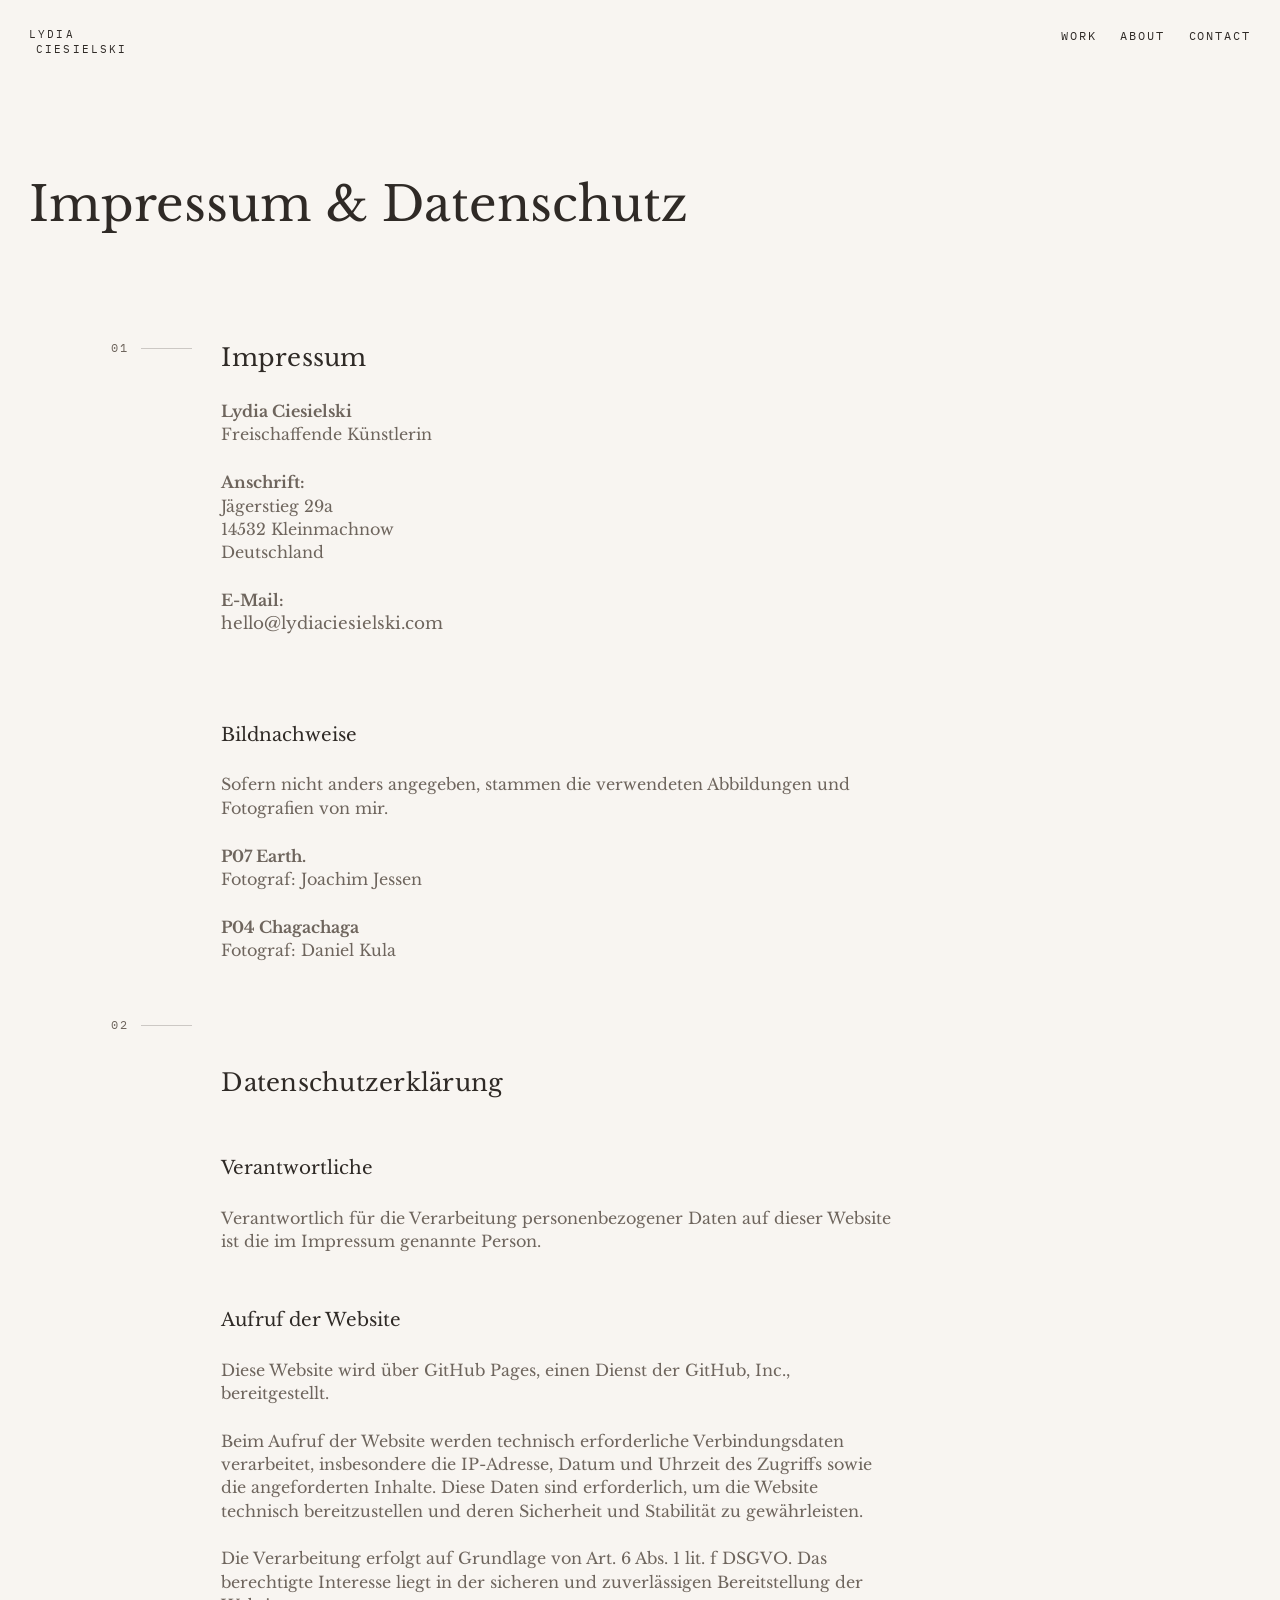
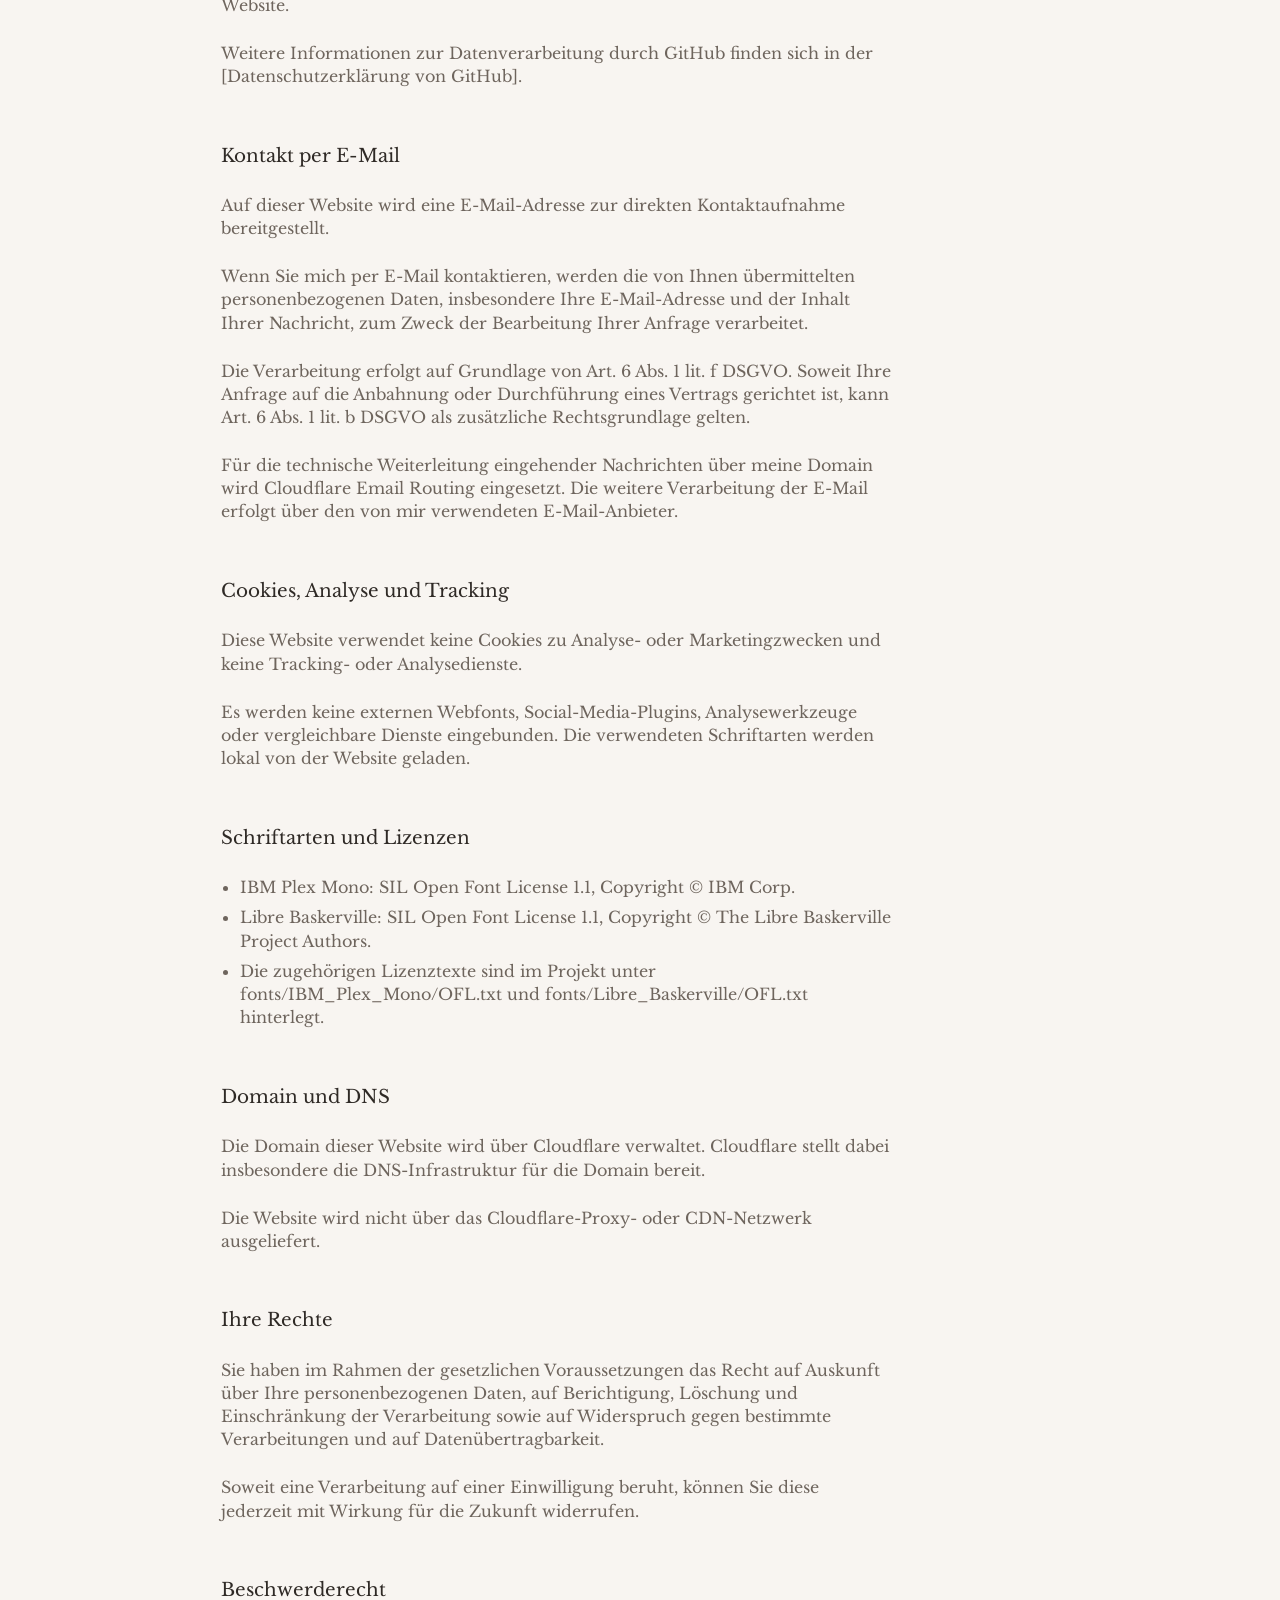
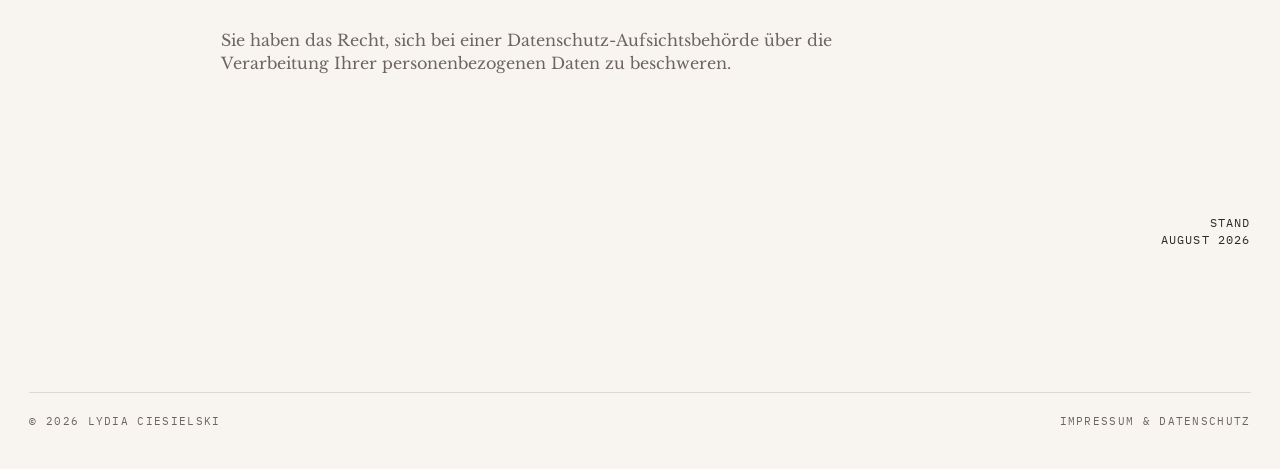
==== impressum.html @ 27c3c12f "Initial commit" ====
<!DOCTYPE html>
<html lang="de">
  <head>
    <meta charset="UTF-8" />
    <meta name="viewport" content="width=device-width, initial-scale=1.0" />
    <title>Impressum & Datenschutz - Lydia Ciesielski</title>
    <meta
      name="description"
      content="Impressum und Datenschutzerklärung."
    />
    <link rel="icon" href="images/favicon.svg?v=20260809-5" type="image/svg+xml" />
    <link rel="stylesheet" href="css/styles.css" />
  </head>
  <body data-page="impressum">
    <div class="site-shell">
      <header class="site-header" data-header>
        <a class="site-signature" href="index.html" aria-label="Zur Startseite">
          <span class="site-signature__first" data-name-first></span>
          <span class="site-signature__last" data-name-last></span>
        </a>

        <button
          class="menu-toggle"
          type="button"
          aria-expanded="false"
          aria-controls="site-menu"
          data-menu-button
        >
          Menu
        </button>

        <nav class="site-nav" id="site-menu" data-menu>
          <a href="index.html#work" data-nav-link>Work</a>
          <a href="index.html#about" data-nav-link>About</a>
          <a href="index.html#contact" data-nav-link>Contact</a>
        </nav>
      </header>

      <main class="legal-page" aria-labelledby="impressum-title">
        <h1 class="legal-page__title" id="impressum-title">Impressum & Datenschutz</h1>

        <section class="legal-grid" aria-label="Rechtliche Angaben">
          <article class="legal-block legal-block--impressum legal-block--section-title">
            <h2>Impressum</h2>
            <p>
              <strong>Lydia Ciesielski</strong><br />
              Freischaffende Künstlerin
            </p>
            <p>
              <strong>Anschrift:</strong><br />
              Jägerstieg 29a<br />
              14532 Kleinmachnow<br />
              Deutschland
            </p>
            <p>
              <strong>E-Mail:</strong><br />
              <a class="contact__value" href="mailto:hello@lydiaciesielski.com">hello@lydiaciesielski.com</a>
            </p>
          </article>

          <article class="legal-block legal-block--bildnachweise">
            <h2>Bildnachweise</h2>
            <p>Sofern nicht anders angegeben, stammen die verwendeten Abbildungen und Fotografien von mir.</p>
            <p><strong>P07 Earth.</strong><br />Fotograf: Joachim Jessen</p>
            <p><strong>P04 Chagachaga</strong><br />Fotograf: Daniel Kula</p>
          </article>

          <article class="legal-block legal-block--section-title legal-block--privacy-start">
            <h2>Datenschutzerklärung</h2>
          </article>

          <article class="legal-block">
            <h2>Verantwortliche</h2>
            <p>Verantwortlich für die Verarbeitung personenbezogener Daten auf dieser Website ist die im Impressum genannte Person.</p>
          </article>

          <article class="legal-block">
            <h2>Aufruf der Website</h2>
            <p>Diese Website wird über GitHub Pages, einen Dienst der GitHub, Inc., bereitgestellt.</p>
            <p>Beim Aufruf der Website werden technisch erforderliche Verbindungsdaten verarbeitet, insbesondere die IP-Adresse, Datum und Uhrzeit des Zugriffs sowie die angeforderten Inhalte. Diese Daten sind erforderlich, um die Website technisch bereitzustellen und deren Sicherheit und Stabilität zu gewährleisten.</p>
            <p>Die Verarbeitung erfolgt auf Grundlage von Art. 6 Abs. 1 lit. f DSGVO. Das berechtigte Interesse liegt in der sicheren und zuverlässigen Bereitstellung der Website.</p>
            <p>Weitere Informationen zur Datenverarbeitung durch GitHub finden sich in der [Datenschutzerklärung von GitHub].</p>
          </article>

          <article class="legal-block">
            <h2>Kontakt per E-Mail</h2>
            <p>Auf dieser Website wird eine E-Mail-Adresse zur direkten Kontaktaufnahme bereitgestellt.</p>
            <p>Wenn Sie mich per E-Mail kontaktieren, werden die von Ihnen übermittelten personenbezogenen Daten, insbesondere Ihre E-Mail-Adresse und der Inhalt Ihrer Nachricht, zum Zweck der Bearbeitung Ihrer Anfrage verarbeitet.</p>
            <p>Die Verarbeitung erfolgt auf Grundlage von Art. 6 Abs. 1 lit. f DSGVO. Soweit Ihre Anfrage auf die Anbahnung oder Durchführung eines Vertrags gerichtet ist, kann Art. 6 Abs. 1 lit. b DSGVO als zusätzliche Rechtsgrundlage gelten.</p>
            <p>Für die technische Weiterleitung eingehender Nachrichten über meine Domain wird Cloudflare Email Routing eingesetzt. Die weitere Verarbeitung der E-Mail erfolgt über den von mir verwendeten E-Mail-Anbieter.</p>
          </article>

          <article class="legal-block">
            <h2>Cookies, Analyse und Tracking</h2>
            <p>Diese Website verwendet keine Cookies zu Analyse- oder Marketingzwecken und keine Tracking- oder Analysedienste.</p>
            <p>Es werden keine externen Webfonts, Social-Media-Plugins, Analysewerkzeuge oder vergleichbare Dienste eingebunden. Die verwendeten Schriftarten werden lokal von der Website geladen.</p>
          </article>

          <article class="legal-block">
            <h2>Schriftarten und Lizenzen</h2>
            <ul class="legal-list">
              <li>IBM Plex Mono: SIL Open Font License 1.1, Copyright &copy; IBM Corp.</li>
              <li>Libre Baskerville: SIL Open Font License 1.1, Copyright &copy; The Libre Baskerville Project Authors.</li>
              <li>Die zugehörigen Lizenztexte sind im Projekt unter fonts/IBM_Plex_Mono/OFL.txt und fonts/Libre_Baskerville/OFL.txt hinterlegt.</li>
            </ul>
          </article>

          <article class="legal-block">
            <h2>Domain und DNS</h2>
            <p>Die Domain dieser Website wird über Cloudflare verwaltet. Cloudflare stellt dabei insbesondere die DNS-Infrastruktur für die Domain bereit.</p>
            <p>Die Website wird nicht über das Cloudflare-Proxy- oder CDN-Netzwerk ausgeliefert.</p>
          </article>

          <article class="legal-block">
            <h2>Ihre Rechte</h2>
            <p>Sie haben im Rahmen der gesetzlichen Voraussetzungen das Recht auf Auskunft über Ihre personenbezogenen Daten, auf Berichtigung, Löschung und Einschränkung der Verarbeitung sowie auf Widerspruch gegen bestimmte Verarbeitungen und auf Datenübertragbarkeit.</p>
            <p>Soweit eine Verarbeitung auf einer Einwilligung beruht, können Sie diese jederzeit mit Wirkung für die Zukunft widerrufen.</p>
          </article>

          <article class="legal-block">
            <h2>Beschwerderecht</h2>
            <p>Sie haben das Recht, sich bei einer Datenschutz-Aufsichtsbehörde über die Verarbeitung Ihrer personenbezogenen Daten zu beschweren.</p>
          </article>
        </section>

        <p class="legal-small">Stand<br />August 2026</p>
      </main>

      <footer class="site-footer" aria-label="Site legal information">
        <p class="site-footer__copyright">&copy; 2026 Lydia Ciesielski</p>
        <a class="site-footer__link" href="impressum.html">Impressum & Datenschutz</a>
      </footer>
    </div>

    <script type="module" src="js/impressum.js"></script>
  </body>
</html>
---- css/styles.css ----
@font-face {
  font-family: "IBM Plex Mono";
  src: url("../fonts/IBM_Plex_Mono/IBMPlexMono-Regular.ttf") format("truetype");
  font-style: normal;
  font-weight: 400;
  font-display: swap;
}

@font-face {
  font-family: "IBM Plex Mono";
  src: url("../fonts/IBM_Plex_Mono/IBMPlexMono-Medium.ttf") format("truetype");
  font-style: normal;
  font-weight: 500;
  font-display: swap;
}

@font-face {
  font-family: "Libre Baskerville";
  src: url("../fonts/Libre_Baskerville/static/LibreBaskerville-Regular.ttf") format("truetype");
  font-style: normal;
  font-weight: 400;
  font-display: swap;
}

@font-face {
  font-family: "Libre Baskerville";
  src: url("../fonts/Libre_Baskerville/static/LibreBaskerville-Bold.ttf") format("truetype");
  font-style: normal;
  font-weight: 700;
  font-display: swap;
}

:root {
  --bg: #f8f5f1;
  --text: #2f2a26;
  --muted: #6e655d;
  --accent: #a35c35;
  --stone: #b8b0a7;
  --line: rgba(47, 42, 38, 0.14);
  --line-strong: rgba(47, 42, 38, 0.22);
  --shadow-soft: rgba(47, 42, 38, 0.04);

  --font-mono: "IBM Plex Mono", Menlo, Monaco, Consolas, "Liberation Mono", "Courier New", monospace;
  --font-serif: "Libre Baskerville", Baskerville, "Palatino Linotype", "Book Antiqua", Georgia, serif;

  --space-1: 0.4rem;
  --space-2: 0.75rem;
  --space-3: 1.2rem;
  --space-4: 1.75rem;
  --space-5: 2.5rem;
  --space-6: 4rem;
  --space-7: 6.5rem;
  --space-8: 9rem;

  --max-width: 1380px;
  --gutter: clamp(1rem, 2.3vw, 2rem);
  --transition: 240ms ease;
  --first-name-length: 5;
  --last-name-length: 10;
}

*,
*::before,
*::after {
  box-sizing: border-box;
}

html {
  scroll-behavior: smooth;
}

body {
  margin: 0;
  background: var(--bg);
  color: var(--text);
  font-family: var(--font-serif);
  line-height: 1.45;
  text-rendering: optimizeLegibility;
}

body.menu-open {
  overflow: hidden;
  height: 100dvh;
}

body[data-page="impressum"] {
  min-height: 100vh;
}

img {
  display: block;
  width: 100%;
  height: auto;
}

[hidden] {
  display: none !important;
}

a {
  color: inherit;
  text-decoration: none;
}

p,
ul,
ol,
dl,
figure,
h1,
h2,
h3 {
  margin: 0;
}

.site-shell {
  width: min(100%, calc(var(--max-width) + (var(--gutter) * 2)));
  margin: 0 auto;
  padding: 0 var(--gutter) var(--space-5);
}

.site-shell--project {
  --max-width: 1320px;
}

body[data-page="impressum"] .site-shell {
  min-height: 100vh;
  display: flex;
  flex-direction: column;
}

.site-header {
  position: sticky;
  top: 0;
  z-index: 30;
  display: flex;
  align-items: flex-start;
  justify-content: space-between;
  gap: var(--space-4);
  padding: var(--space-4) 0 0.85rem;
  background: color-mix(in srgb, var(--bg) 92%, transparent);
  backdrop-filter: blur(8px);
}

.site-signature {
  display: inline-grid;
  gap: 0.15rem;
  font-family: var(--font-mono);
  font-size: 0.7rem;
  letter-spacing: 0.18em;
  line-height: 1.15;
  text-transform: uppercase;
}

.site-signature__last {
  padding-left: calc((var(--last-name-length) - var(--first-name-length)) * 0.2ch);
}

.site-nav {
  display: flex;
  gap: 1.5rem;
  align-items: center;
  font-family: var(--font-mono);
  font-size: 0.72rem;
  letter-spacing: 0.16em;
  text-transform: uppercase;
}

.site-nav a,
.project-page__back a {
  position: relative;
}

.site-nav a::after,
.project-page__back a::after,
.contact__value::after {
  content: "";
  position: absolute;
  left: 0;
  bottom: -0.15rem;
  width: 100%;
  height: 1px;
  background: currentColor;
  transform: scaleX(0);
  transform-origin: left center;
  transition: transform var(--transition);
}

.site-nav a:hover::after,
.site-nav a:focus-visible::after,
.project-page__back a:hover::after,
.project-page__back a:focus-visible::after,
.contact__value:hover::after,
.contact__value:focus-visible::after {
  transform: scaleX(1);
}

.menu-toggle {
  display: none;
  border: 0;
  padding: 0;
  background: none;
  color: var(--text);
  font: 500 0.72rem/1 var(--font-mono);
  letter-spacing: 0.16em;
  text-transform: uppercase;
}

.intro {
  position: relative;
  display: grid;
  grid-template-columns: 7fr 5fr;
  gap: var(--space-6);
  min-height: min(88vh, 880px);
  padding: clamp(3rem, 8vw, 8.5rem) 0 var(--space-7);
  align-items: end;
}

.eyebrow,
.section-number,
.project-tease__meta,
.project-tease__note,
.gallery-item__caption,
.project-hero__code,
.project-hero__category,
.project-hero__year,
.project-extra__number,
.project-pagination span,
.contact__label {
  font-family: var(--font-mono);
  font-size: 0.72rem;
  letter-spacing: 0.14em;
  line-height: 1.5;
  text-transform: uppercase;
  color: var(--muted);
}

.intro__identity {
  position: relative;
  z-index: 1;
  align-self: center;
}

.intro__name {
  display: inline-grid;
  gap: 0.05em;
  margin-top: var(--space-2);
  font-family: var(--font-mono);
  font-size: clamp(2.9rem, 8vw, 7rem);
  font-weight: 500;
  letter-spacing: -0.05em;
  line-height: 0.95;
  text-transform: uppercase;
}

.intro__name span:last-child {
  padding-left: calc((var(--last-name-length) - var(--first-name-length)) * 0.28ch);
}

.intro__copy {
  position: relative;
  z-index: 1;
  display: grid;
  gap: var(--space-3);
  align-self: end;
  max-width: 31rem;
  padding-bottom: var(--space-4);
}

.intro__descriptor {
  max-width: 22rem;
  font-size: 1rem;
  color: var(--muted);
}

.intro__text {
  max-width: 27rem;
  font-size: clamp(1.35rem, 2vw, 1.75rem);
  line-height: 1.22;
}

.intro__annotations {
  display: grid;
  gap: 0.3rem;
  justify-items: start;
  margin-top: var(--space-2);
}

.intro__annotation {
  padding-left: 1.2rem;
  position: relative;
  font-family: var(--font-mono);
  font-size: 0.7rem;
  letter-spacing: 0.08em;
  text-transform: uppercase;
  color: var(--muted);
}

.intro__annotation::before {
  content: "";
  position: absolute;
  left: 0;
  top: 0.7em;
  width: 0.7rem;
  height: 1px;
  background: var(--line-strong);
}

.section-anchor {
  scroll-margin-top: 5rem;
}

.section-head {
  display: grid;
  grid-template-columns: 5rem minmax(0, 1fr);
  gap: var(--space-3);
  align-items: baseline;
  position: relative;
  padding-bottom: var(--space-3);
  margin-bottom: clamp(2.8rem, 4.8vw, 4.4rem);
}

.section-head::after {
  content: "";
  position: absolute;
  left: calc(5rem + var(--space-3));
  bottom: 0;
  width: clamp(3.5rem, 7vw, 5.2rem);
  height: 1px;
  background: var(--line-strong);
}

.section-title {
  font-size: clamp(1.4rem, 2.2vw, 1.8rem);
  font-weight: 400;
  letter-spacing: 0.01em;
}

.section-number {
  font-size: 0.8rem;
  font-weight: 600;
  letter-spacing: 0.16em;
  color: var(--text);
}

.work-index,
.about,
.contact {
  padding-top: var(--space-7);
}

.about,
.contact {
  padding-top: calc(var(--space-8) + 0.8rem);
}

.work-index .section-head {
  margin-bottom: clamp(4.6rem, 7.8vw, 7rem);
}

.about .section-head {
  margin-bottom: clamp(3.6rem, 5.9vw, 5.4rem);
}

.contact .section-head {
  margin-bottom: clamp(3.4rem, 5.7vw, 5rem);
}

.project-index {
  display: grid;
  grid-template-columns: repeat(12, minmax(0, 1fr));
  gap: var(--space-4) var(--gutter);
  list-style: none;
  padding: 0;
}

.project-index__item {
  grid-column: var(--col-start, 1) / span var(--col-span, 5);
  margin-top: var(--offset-top, 0rem);
}

.project-tease {
  position: relative;
  width: min(100%, var(--project-width, 100%));
}

.project-tease__figure {
  overflow: visible;
  background: transparent;
}

.project-tease__figure img {
  display: block;
  max-width: 100%;
  width: auto;
  height: auto;
  transition: transform 500ms ease, opacity var(--transition);
}

.project-tease__link:hover .project-tease__figure img,
.project-tease__link:focus-visible .project-tease__figure img {
  transform: translate3d(0, -0.2rem, 0) scale(1.018);
}

.project-tease__meta {
  display: flex;
  justify-content: space-between;
  gap: var(--space-3);
  margin-top: var(--space-2);
}

.project-tease__title {
  margin-top: 0.6rem;
  font-size: clamp(1.3rem, 2vw, 1.8rem);
  font-weight: 400;
  line-height: 1.05;
}

.project-tease__category,
.project-tease__text,
.about__text p,
.contact__note,
.project-hero__description,
.project-notes__item {
  max-width: 32rem;
  font-size: 1rem;
  color: var(--muted);
}

.project-tease__category {
  margin-top: 0.4rem;
}

.project-tease__text {
  margin-top: var(--space-2);
  line-height: 1.38;
}

.project-tease__note {
  position: absolute;
  right: -0.8rem;
  bottom: calc(100% + 0.8rem);
  max-width: 10rem;
  padding-top: 0.4rem;
  text-align: right;
}

.project-tease__note--long {
  width: max-content;
  max-width: none;
  white-space: nowrap;
}

.project-tease__note::before {
  content: "";
  position: absolute;
  top: 0;
  left: 0;
  width: 2.4rem;
  height: 1px;
  background: var(--line-strong);
}

.about__layout,
.contact__layout,
.project-hero {
  display: grid;
  grid-template-columns: repeat(12, minmax(0, 1fr));
  gap: var(--space-4) var(--gutter);
}

.about__portrait {
  grid-column: 2 / span 3;
  max-width: 18rem;
  margin-top: var(--space-2);
  overflow: hidden;
}

.about__content {
  grid-column: 6 / span 6;
  display: grid;
  gap: var(--space-3);
}

.about__lede {
  font-size: clamp(1.25rem, 2vw, 1.65rem);
  line-height: 1.25;
}

.about__text {
  display: grid;
  gap: var(--space-3);
}

.contact__note {
  grid-column: 2 / span 4;
}

.contact__list {
  grid-column: 7 / span 5;
  display: grid;
  gap: var(--space-3);
  list-style: none;
  padding: 0;
}

.contact__item {
  display: grid;
  grid-template-columns: 5.5rem 1fr;
  gap: var(--space-3);
  padding-top: var(--space-2);
  border-top: 1px solid var(--line);
}

.contact__value {
  position: relative;
  justify-self: start;
  font-size: 1.05rem;
}

.project-page {
  padding-top: var(--space-5);
}

.project-page__back {
  margin: var(--space-5) 0 var(--space-6);
  font-family: var(--font-mono);
  font-size: 0.72rem;
  letter-spacing: 0.14em;
  text-transform: uppercase;
}

.project-hero__meta {
  grid-column: 1 / span 2;
  display: grid;
  gap: 0.35rem;
}

.project-hero__heading {
  grid-column: 3 / span 4;
}

.project-hero__heading h1,
.project-missing h1 {
  font-size: clamp(2.3rem, 5vw, 4.6rem);
  font-weight: 400;
  line-height: 0.95;
}

.project-hero__year {
  margin-top: var(--space-2);
}

.project-hero__summary {
  grid-column: 8 / span 5;
  display: grid;
  gap: var(--space-4);
  align-self: end;
}

.project-facts {
  display: grid;
  grid-template-columns: 6rem 1fr;
  gap: 0.45rem var(--space-3);
  padding-top: var(--space-2);
  border-top: 1px solid var(--line);
  color: var(--muted);
}

.project-facts dt {
  font-family: var(--font-mono);
  font-size: 0.7rem;
  letter-spacing: 0.12em;
  text-transform: uppercase;
}

.project-notes {
  display: grid;
  gap: var(--space-2);
}

.project-gallery {
  display: grid;
  grid-template-columns: repeat(12, minmax(0, 1fr));
  gap: var(--space-4) var(--gutter);
  padding-top: var(--space-7);
}

.project-gallery--nested {
  padding-top: var(--space-4);
}

.gallery-item {
  grid-column: var(--col-start, 1) / span var(--col-span, 6);
  margin-top: var(--offset-top, 0rem);
}

.gallery-item img {
  background: rgba(255, 255, 255, 0.45);
  object-fit: cover;
}

.gallery-item--tall img {
  aspect-ratio: 3 / 4.4;
}

.gallery-item--wide img {
  aspect-ratio: 1.62 / 1;
}

.gallery-item--small img {
  aspect-ratio: 1.3 / 1;
}

.gallery-item--square img {
  aspect-ratio: 1 / 1;
}

.gallery-item__caption {
  margin-top: var(--space-2);
}

.project-extra {
  padding-top: var(--space-7);
}

.project-extra__group + .project-extra__group {
  margin-top: var(--space-7);
}

.project-extra__header {
  display: grid;
  grid-template-columns: 3rem 1fr;
  gap: var(--space-3);
  align-items: baseline;
  margin-bottom: var(--space-2);
}

.project-extra__title {
  font-size: 1.35rem;
  font-weight: 400;
}

.project-pagination {
  display: flex;
  justify-content: space-between;
  gap: var(--space-4);
  padding-top: var(--space-8);
  border-top: 1px solid var(--line);
  margin-top: var(--space-8);
}

.project-pagination__link {
  display: grid;
  gap: 0.4rem;
}

.project-pagination strong {
  font-size: 1.2rem;
  font-weight: 400;
}

.is-hidden {
  visibility: hidden;
}

.project-missing {
  padding: var(--space-8) 0;
  display: grid;
  gap: var(--space-3);
}

.site-footer {
  display: flex;
  justify-content: space-between;
  align-items: baseline;
  gap: var(--space-3);
  margin-top: var(--space-8);
  padding-top: var(--space-3);
  border-top: 1px solid var(--line);
  font-family: var(--font-mono);
  font-size: 0.68rem;
  letter-spacing: 0.12em;
  line-height: 1.5;
  text-transform: uppercase;
  color: var(--muted);
  white-space: nowrap;
}

.site-footer__link {
  position: relative;
}

.site-footer__link::after {
  content: "";
  position: absolute;
  left: 0;
  bottom: -0.15rem;
  width: 100%;
  height: 1px;
  background: currentColor;
  transform: scaleX(0);
  transform-origin: left center;
  transition: transform var(--transition);
}

.site-footer__link:hover::after,
.site-footer__link:focus-visible::after {
  transform: scaleX(1);
}

.legal-page {
  padding-top: calc(var(--space-7) + 0.4rem);
  max-width: 100%;
  margin: 0;
  padding-inline: 0;
  flex: 1;
}

.legal-page__title {
  font-size: clamp(2rem, 4vw, 3rem);
  font-weight: 400;
  line-height: 1;
}

.legal-page__intro {
  margin-top: var(--space-2);
  max-width: 35rem;
  color: var(--muted);
}

.legal-grid {
  display: grid;
  grid-template-columns: minmax(0, 42rem);
  row-gap: calc(var(--space-5) + 0.4rem);
  margin-top: calc(var(--space-7) + 0.25rem);
  margin-left: clamp(7.5rem, 15vw, 12rem);
}

.legal-block {
  grid-column: 1;
  display: grid;
  gap: calc(var(--space-3) + 0.35rem);
  padding: 0.25rem 0;
  align-content: start;
}

.legal-block h2 {
  font-size: 1.15rem;
  font-weight: 400;
}

.legal-block--impressum,
.legal-block--bildnachweise {
  grid-column: 1;
}

.legal-block--bildnachweise {
  margin-top: calc(var(--space-4) + 0.2rem);
}

.legal-block--section-title {
  position: relative;
}

.legal-block--section-title h2 {
  font-size: clamp(1.35rem, 1.9vw, 1.6rem);
  letter-spacing: 0.01em;
}

.legal-block--section-title::before {
  content: var(--legal-marker);
  position: absolute;
  left: -6.9rem;
  top: 0.25rem;
  font-family: var(--font-mono);
  font-size: 0.72rem;
  letter-spacing: 0.14em;
  color: var(--muted);
  text-transform: uppercase;
}

.legal-block--section-title::after {
  content: "";
  position: absolute;
  left: -5.05rem;
  top: 0.75rem;
  width: 3.2rem;
  height: 1px;
  background: var(--line-strong);
}

.legal-block--impressum {
  --legal-marker: "01";
}

.legal-block--privacy-start {
  --legal-marker: "02";
  grid-column: 1;
  padding-top: calc(var(--space-6) - 0.7rem);
}

.legal-block p,
.legal-block li {
  color: var(--muted);
}

.legal-list {
  margin: 0;
  padding-left: 1.15rem;
  display: grid;
  gap: 0.45rem;
}

.legal-small {
  width: fit-content;
  margin: calc(var(--space-8) - 0.5rem) 0 0 auto;
  text-align: right;
  font-family: var(--font-mono);
  font-size: 0.72rem;
  letter-spacing: 0.1em;
  text-transform: uppercase;
}

@media (max-width: 1100px) {
  .intro {
    grid-template-columns: 1fr;
    min-height: auto;
    gap: var(--space-5);
    padding-top: var(--space-7);
  }

  .intro__copy {
    padding-bottom: 0;
  }

  .about__portrait {
    grid-column: 1 / span 4;
  }

  .about__content {
    grid-column: 6 / span 7;
  }

  .contact__note {
    grid-column: 1 / span 5;
  }

  .contact__list {
    grid-column: 7 / span 6;
  }

  .project-hero__meta {
    grid-column: 1 / span 3;
  }

  .project-hero__heading {
    grid-column: 4 / span 5;
  }

  .project-hero__summary {
    grid-column: 1 / -1;
    max-width: 38rem;
    margin-top: var(--space-3);
  }
}

@media (max-width: 820px) {
  .site-header {
    align-items: center;
    padding-top: var(--space-3);
  }

  .menu-toggle {
    display: inline-flex;
    position: relative;
    z-index: 60;
    align-items: center;
    justify-content: center;
    width: 2.4rem;
    height: 2.4rem;
    font-size: 1.25rem;
    letter-spacing: 0;
    line-height: 1;
    text-transform: none;
  }

  .menu-toggle[aria-expanded="true"] {
    position: fixed;
    top: max(0.9rem, env(safe-area-inset-top));
    right: var(--gutter);
    z-index: 110;
  }

  .site-nav {
    position: fixed;
    top: 0;
    right: 0;
    bottom: 0;
    left: 0;
    width: 100vw;
    height: 100dvh;
    min-height: 100vh;
    z-index: 100;
    display: flex;
    flex-direction: column;
    align-items: center;
    justify-content: center;
    gap: var(--space-5);
    padding: clamp(5rem, 10vh, 7rem) var(--gutter);
    background: var(--bg);
    font-size: 0.95rem;
    letter-spacing: 0.14em;
    opacity: 0;
    visibility: hidden;
    transform: none;
    pointer-events: none;
    transition: opacity var(--transition), transform var(--transition), visibility var(--transition);
  }

  .menu-toggle[aria-expanded="true"] + .site-nav {
    opacity: 1;
    visibility: visible;
    transform: none;
    pointer-events: auto;
  }

  .site-nav a {
    font-size: 1rem;
    line-height: 1.4;
    padding: 0.25rem 0.5rem;
  }

  .intro__name {
    font-size: clamp(2.4rem, 14vw, 4.5rem);
  }

  .intro {
    min-height: 108svh;
    align-content: start;
    padding-top: calc(var(--space-8) - 0.25rem);
    padding-bottom: calc(var(--space-8) - 0.8rem);
    gap: calc(var(--space-7) - 0.1rem);
  }

  .intro__identity {
    margin-top: var(--space-2);
  }

  .intro__copy {
    padding-top: var(--space-3);
  }

  .section-head,
  .project-extra__header {
    grid-template-columns: 1fr;
    gap: 0.4rem;
  }

  .section-head::after {
    left: 0;
  }

  .project-index,
  .about__layout,
  .contact__layout,
  .project-hero,
  .project-gallery {
    grid-template-columns: repeat(6, minmax(0, 1fr));
  }

  .project-index__item,
  .gallery-item {
    grid-column: 1 / -1;
    margin-top: 0;
  }

  .project-index {
    display: grid;
    grid-template-columns: 1fr;
    gap: var(--space-6);
  }

  .project-index__item,
  .project-index__item--small,
  .project-index__item--tall {
    max-width: 100%;
    margin-left: 0;
    justify-self: stretch;
  }

  .project-tease {
    width: 100%;
    position: relative;
    padding-top: calc(var(--space-4) + 0.2rem);
  }

  .project-tease__link {
    display: block;
    width: 100%;
  }

  .project-tease__figure img {
    width: 100% !important;
    max-width: 100% !important;
  }

  .project-tease__meta,
  .project-tease__title,
  .project-tease__text {
    width: 100%;
    margin-left: 0;
    text-align: left;
  }

  .project-tease__note {
    position: absolute;
    top: 0;
    right: 0;
    bottom: auto;
    margin: 0;
    max-width: none;
    width: max-content;
    white-space: nowrap;
    text-align: right;
    z-index: 2;
  }

  .project-tease__note::before {
    left: auto;
    right: 0;
  }

  .about__portrait,
  .about__content,
  .contact__note,
  .contact__list,
  .project-hero__meta,
  .project-hero__heading,
  .project-hero__summary {
    grid-column: 1 / -1;
  }

  .about__portrait {
    max-width: 11rem;
  }

  .gallery-item--small,
  .gallery-item--square {
    max-width: 86%;
  }

  .gallery-item--tall {
    max-width: 72%;
    margin-left: auto;
  }

  .project-pagination {
    flex-direction: column;
  }

  .site-footer {
    gap: var(--space-2);
    font-size: 0.62rem;
    letter-spacing: 0.1em;
  }

  .legal-grid {
    grid-template-columns: minmax(0, 1fr);
    margin-left: 0;
    row-gap: var(--space-5);
  }

  .legal-block {
    grid-column: 1;
    padding: 0;
  }

  .legal-block--section-title::before {
    left: 0;
    top: -1.25rem;
  }

  .legal-block--section-title::after {
    left: 1.8rem;
    top: -0.75rem;
    width: 2.5rem;
  }
}

@media (max-width: 560px) {
  .site-shell {
    padding-bottom: var(--space-5);
  }

  .site-footer {
    font-size: 0.58rem;
    letter-spacing: 0.08em;
  }

  .site-signature {
    font-size: 0.66rem;
  }

  .intro {
    min-height: 112svh;
    padding-top: calc(var(--space-8) - 0.5rem);
    padding-bottom: calc(var(--space-8) - 1rem);
    gap: var(--space-6);
  }

  .intro__copy {
    gap: var(--space-2);
  }

  .work-index,
  .about,
  .contact,
  .project-gallery,
  .project-extra {
    padding-top: var(--space-6);
  }

  .about,
  .contact {
    padding-top: calc(var(--space-7) + 0.6rem);
  }

  .project-page__back {
    margin-bottom: var(--space-5);
  }

  .project-facts,
  .contact__item {
    grid-template-columns: 1fr;
  }

  .project-tease__figure img {
    width: 100% !important;
    max-width: 100% !important;
  }

  .project-index__item--small,
  .project-index__item--tall,
  .gallery-item--small,
  .gallery-item--tall,
  .gallery-item--square {
    max-width: 100%;
    margin-left: 0;
  }
}
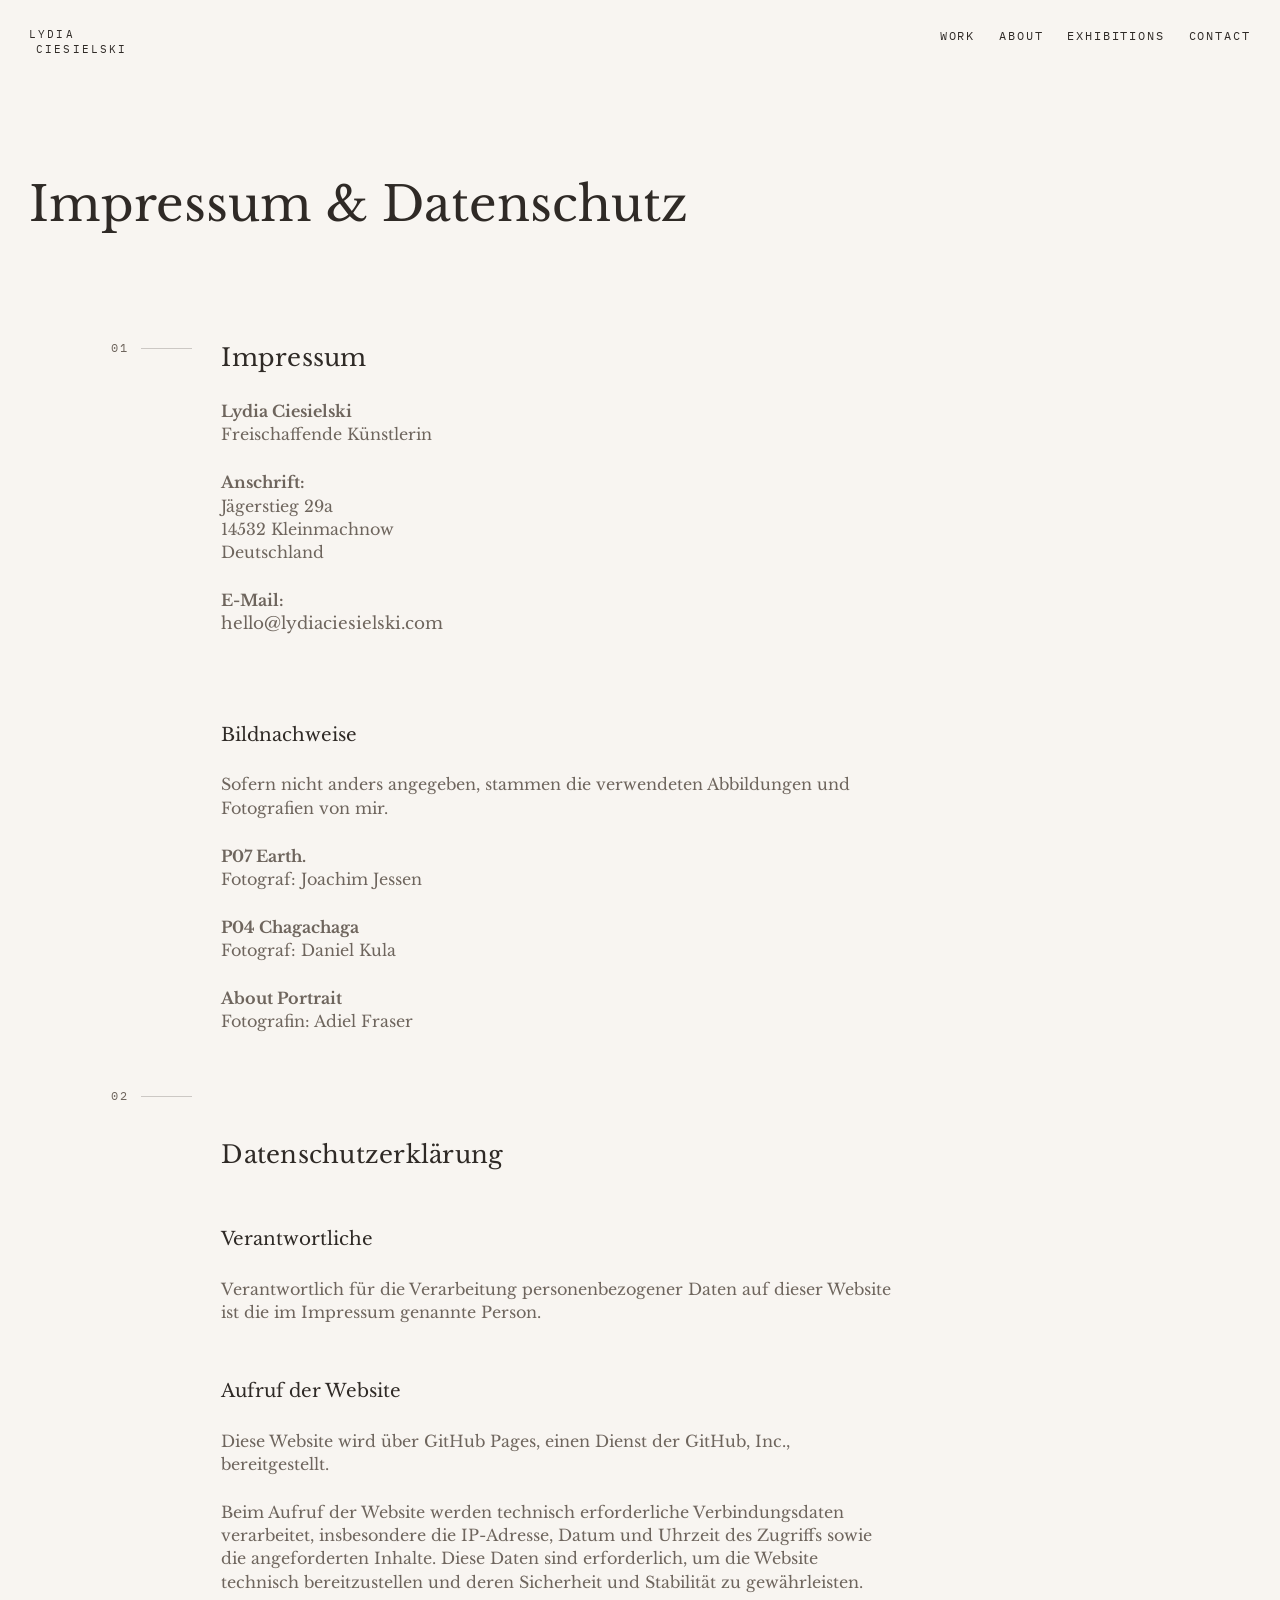
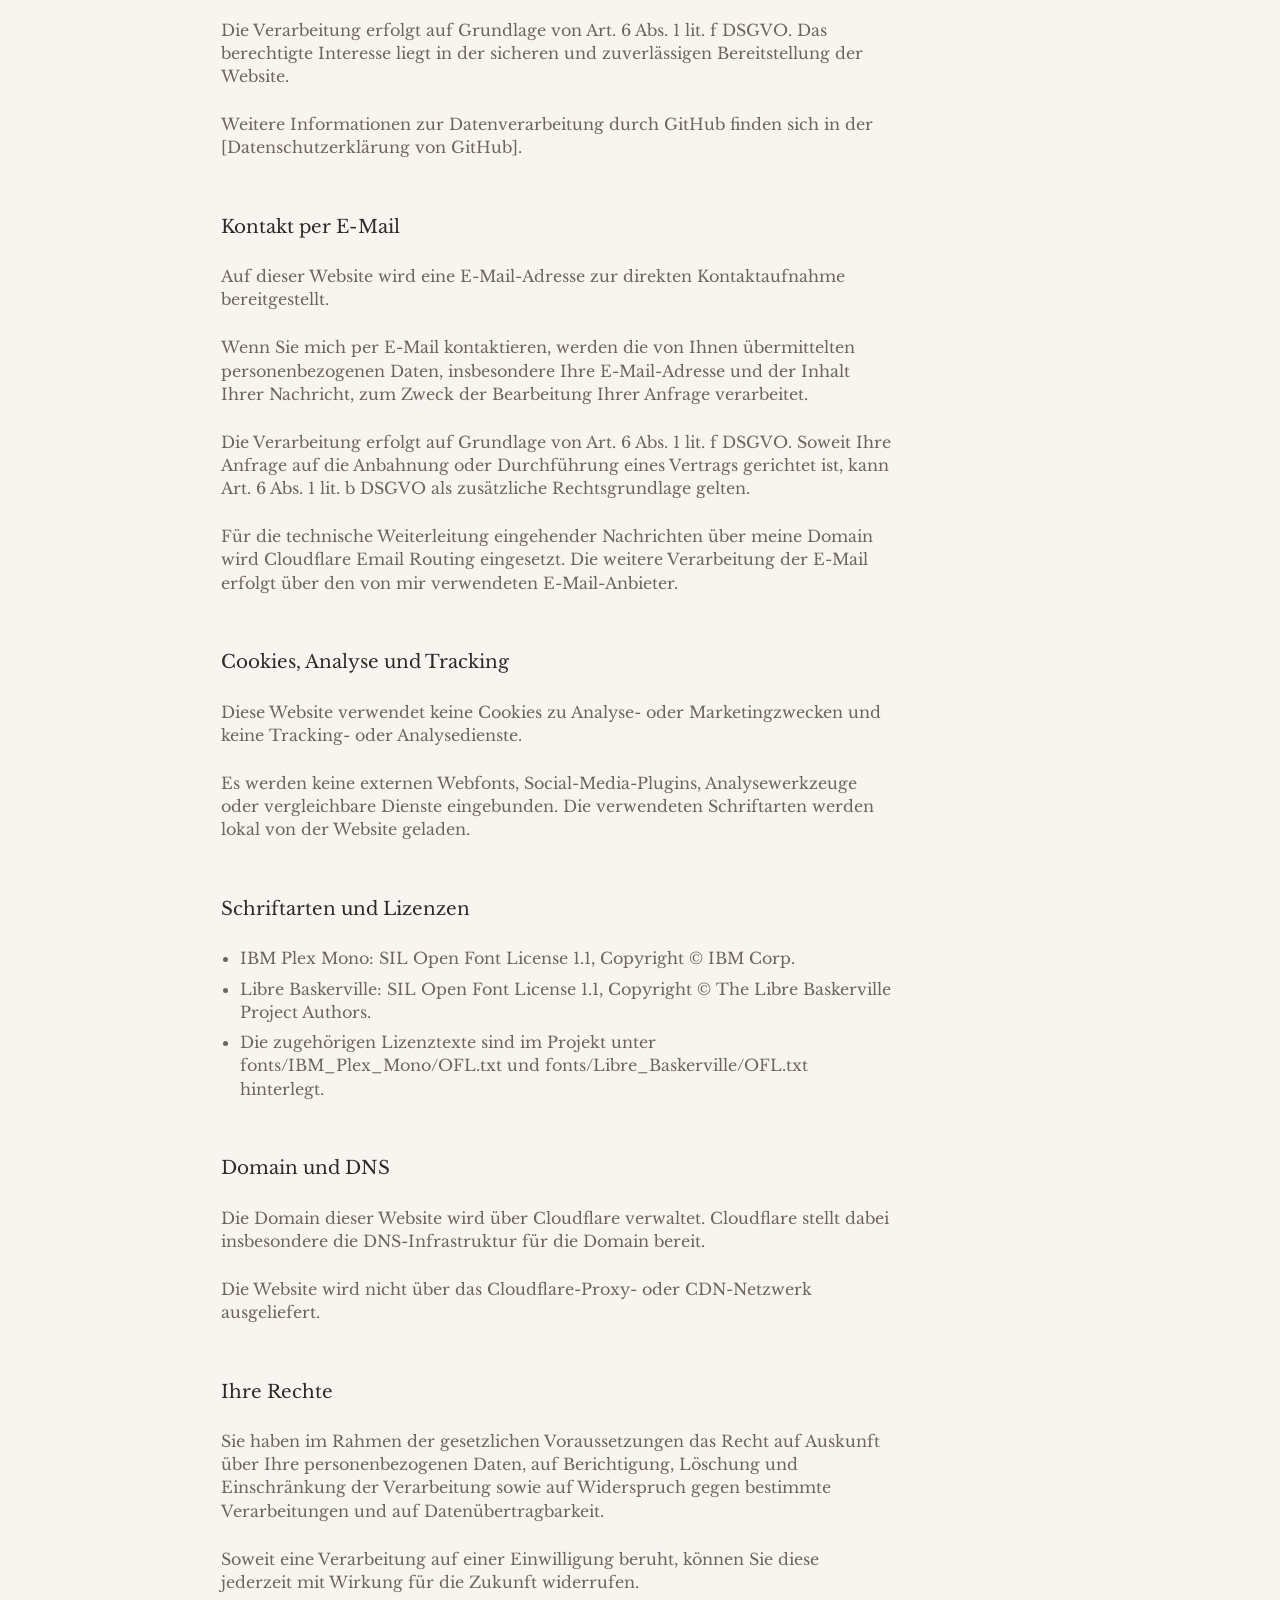
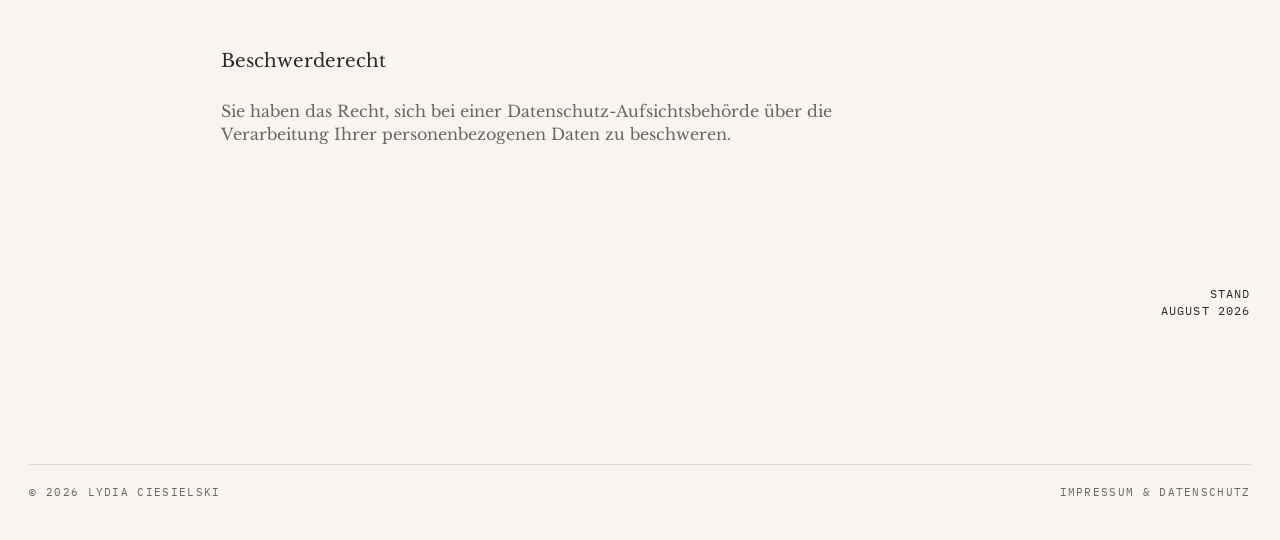
==== commit d03938cd: "Refine homepage, mobile layout and exhibitions" ====
--- a/impressum.html
+++ b/impressum.html
@@ -32,6 +32,7 @@
         <nav class="site-nav" id="site-menu" data-menu>
           <a href="index.html#work" data-nav-link>Work</a>
           <a href="index.html#about" data-nav-link>About</a>
+          <a href="index.html#exhibitions" data-nav-link>Exhibitions</a>
           <a href="index.html#contact" data-nav-link>Contact</a>
         </nav>
       </header>
@@ -63,6 +64,7 @@
             <p>Sofern nicht anders angegeben, stammen die verwendeten Abbildungen und Fotografien von mir.</p>
             <p><strong>P07 Earth.</strong><br />Fotograf: Joachim Jessen</p>
             <p><strong>P04 Chagachaga</strong><br />Fotograf: Daniel Kula</p>
+            <p><strong>About Portrait</strong><br />Fotografin: Adiel Fraser</p>
           </article>
 
           <article class="legal-block legal-block--section-title legal-block--privacy-start">
--- a/css/styles.css
+++ b/css/styles.css
@@ -150,6 +150,18 @@
   letter-spacing: 0.18em;
   line-height: 1.15;
   text-transform: uppercase;
+  opacity: 1;
+  transform: translateY(0);
+  visibility: visible;
+  transition: opacity 320ms ease, transform 320ms ease, visibility 0s linear 0s;
+}
+
+.site-signature--concealed {
+  opacity: 0;
+  transform: translateY(2px);
+  visibility: hidden;
+  pointer-events: none;
+  transition: opacity 320ms ease, transform 320ms ease, visibility 0s linear 320ms;
 }
 
 .site-signature__last {
@@ -239,15 +251,17 @@
   position: relative;
   z-index: 1;
   align-self: center;
+  transform: translateY(-3.6rem);
 }
 
 .intro__name {
   display: inline-grid;
   gap: 0.05em;
-  margin-top: var(--space-2);
+  margin-top: var(--space-4);
   font-family: var(--font-mono);
   font-size: clamp(2.9rem, 8vw, 7rem);
   font-weight: 500;
+  color: #37312d;
   letter-spacing: -0.05em;
   line-height: 0.95;
   text-transform: uppercase;
@@ -263,14 +277,25 @@
   display: grid;
   gap: var(--space-3);
   align-self: end;
-  max-width: 31rem;
+  max-width: 37rem;
   padding-bottom: var(--space-4);
 }
 
 .intro__descriptor {
-  max-width: 22rem;
+  max-width: 37rem;
   font-size: 1rem;
   color: var(--muted);
+  margin-bottom: 1.5rem;
+}
+
+.intro__descriptor-break-mobile,
+.intro__annotation-break-mobile,
+.intro__text-break-mobile {
+  display: none;
+}
+
+.intro__text-break-desktop {
+  display: block;
 }
 
 .intro__text {
@@ -283,7 +308,7 @@
   display: grid;
   gap: 0.3rem;
   justify-items: start;
-  margin-top: var(--space-2);
+  margin-top: var(--space-4);
 }
 
 .intro__annotation {
@@ -306,6 +331,50 @@
   background: var(--line-strong);
 }
 
+.intro__annotation--single {
+  padding-left: 0;
+  white-space: normal;
+  display: grid;
+  grid-template-columns: 2.8rem minmax(0, 1fr);
+  column-gap: 0.55rem;
+  row-gap: 0;
+  align-items: baseline;
+}
+
+.intro__annotation--single::before {
+  content: none;
+}
+
+.intro__annotation-line {
+  display: inline;
+}
+
+.intro__annotation-line--second::before {
+  content: none;
+}
+
+.intro__annotation-rule {
+  display: inline-block;
+  width: 2.8rem;
+  height: 1px;
+  margin: 0;
+  background: var(--line-strong);
+  position: relative;
+  top: -0.11em;
+}
+
+.intro__annotation-line--first {
+  grid-column: 2;
+  grid-row: 1;
+  white-space: nowrap;
+}
+
+.intro__annotation-line--second {
+  grid-column: 2;
+  grid-row: 2;
+  white-space: nowrap;
+}
+
 .section-anchor {
   scroll-margin-top: 5rem;
 }
@@ -349,6 +418,7 @@
   padding-top: var(--space-7);
 }
 
+.exhibitions,
 .about,
 .contact {
   padding-top: calc(var(--space-8) + 0.8rem);
@@ -363,6 +433,10 @@
 }
 
 .contact .section-head {
+  margin-bottom: clamp(3.4rem, 5.7vw, 5rem);
+}
+
+.exhibitions .section-head {
   margin-bottom: clamp(3.4rem, 5.7vw, 5rem);
 }
 
@@ -463,10 +537,67 @@
 
 .about__layout,
 .contact__layout,
+.exhibitions__layout,
 .project-hero {
   display: grid;
   grid-template-columns: repeat(12, minmax(0, 1fr));
   gap: var(--space-4) var(--gutter);
+}
+
+.exhibitions__list {
+  grid-column: 2 / span 9;
+  display: grid;
+  gap: clamp(1.15rem, 2.2vw, 1.65rem);
+  list-style: none;
+  padding: 0;
+}
+
+.exhibitions__item {
+  display: grid;
+  grid-template-columns: 5.5rem minmax(0, 1fr) 12.5rem;
+  align-items: baseline;
+  column-gap: var(--space-2);
+  padding-top: 0;
+  border-top: 0;
+}
+
+.exhibitions__year {
+  font-family: var(--font-mono);
+  font-size: 0.72rem;
+  letter-spacing: 0.14em;
+  line-height: 1.5;
+  text-transform: uppercase;
+  color: var(--muted);
+}
+
+.exhibitions__detail {
+  color: var(--text);
+  font-size: 1rem;
+}
+
+.exhibitions__country {
+  justify-self: end;
+  display: inline-grid;
+  grid-auto-flow: column;
+  align-items: center;
+  justify-content: end;
+  gap: 0.45rem;
+  white-space: nowrap;
+  text-align: right;
+  margin-right: 4.5rem;
+  font-family: var(--font-mono);
+  font-size: 0.68rem;
+  letter-spacing: 0.14em;
+  line-height: 1.4;
+  text-transform: uppercase;
+  color: var(--muted);
+}
+
+.exhibitions__country::before {
+  content: "";
+  width: 1.2rem;
+  height: 1px;
+  background: var(--line);
 }
 
 .about__portrait {
@@ -545,6 +676,17 @@
   font-size: clamp(2.3rem, 5vw, 4.6rem);
   font-weight: 400;
   line-height: 0.95;
+}
+
+.project-hero__heading h1.project-hero__title--split {
+  display: inline-grid;
+  width: max-content;
+  max-width: 100%;
+  line-height: 0.88;
+}
+
+.project-hero__heading h1.project-hero__title--split span {
+  display: block;
 }
 
 .project-hero__year {
@@ -832,6 +974,22 @@
 
   .intro__copy {
     padding-bottom: 0;
+  }
+
+  .intro__identity {
+    transform: none;
+  }
+
+  .intro__name {
+    margin-top: var(--space-2);
+  }
+
+  .intro__annotations {
+    margin-top: var(--space-3);
+  }
+
+  .intro__descriptor {
+    margin-bottom: 1rem;
   }
 
   .about__portrait {
@@ -936,19 +1094,94 @@
   }
 
   .intro {
-    min-height: 108svh;
+    grid-template-columns: 1fr;
+    grid-template-rows: minmax(0, 2fr) auto;
+    min-height: calc(100svh - clamp(3.2rem, 8.2svh, 4.2rem));
     align-content: start;
-    padding-top: calc(var(--space-8) - 0.25rem);
-    padding-bottom: calc(var(--space-8) - 0.8rem);
-    gap: calc(var(--space-7) - 0.1rem);
+    padding-top: clamp(1.6rem, 4.6svh, 2.2rem);
+    padding-bottom: clamp(1.6rem, 4.8svh, 2.2rem);
+    gap: clamp(1.25rem, 3.4svh, 1.98rem);
   }
 
   .intro__identity {
-    margin-top: var(--space-2);
+    grid-row: 1;
+    align-self: center;
+    margin-top: 0;
+    transform: none;
+  }
+
+  .intro__name {
+    margin-top: calc(var(--space-2) + 0.7rem);
   }
 
   .intro__copy {
-    padding-top: var(--space-3);
+    grid-row: 2;
+    align-self: start;
+    padding-top: clamp(0.55rem, 1.7svh, 0.9rem);
+    width: auto;
+    max-width: none;
+    margin-left: 25%;
+    margin-right: 1.75rem;
+    margin-top: 0;
+    transform: translateY(-3rem);
+  }
+
+  .intro__descriptor,
+  .intro__text {
+    padding-left: 0;
+  }
+
+  .intro__descriptor {
+    max-width: calc(100% - 30px);
+    padding-right: 30px;
+    box-sizing: border-box;
+  }
+
+  .intro__annotations {
+    margin-top: clamp(0.95rem, 2.2svh, 1.2rem);
+  }
+
+  .intro__annotation--single {
+    white-space: normal;
+    display: grid;
+    grid-template-columns: 2.8rem minmax(0, 1fr);
+    column-gap: 0.55rem;
+    row-gap: 0;
+    align-items: baseline;
+  }
+
+  .intro__annotation-rule {
+    grid-column: 1;
+    grid-row: 1;
+    margin: 0;
+    top: -0.11em;
+    align-self: center;
+  }
+
+  .intro__annotation-line--first {
+    grid-column: 2;
+    grid-row: 1;
+    white-space: normal;
+  }
+
+  .intro__annotation-line--second {
+    grid-column: 2;
+    grid-row: 2;
+    white-space: normal;
+  }
+
+  .intro__annotation-line--second::before {
+    content: none;
+  }
+
+  .intro__descriptor-break-mobile,
+  .intro__annotation-break-mobile,
+  .intro__text-break-mobile {
+    display: block;
+  }
+
+  .intro__descriptor {
+    margin-bottom: clamp(0.95rem, 2.6svh, 1.3rem);
   }
 
   .section-head,
@@ -964,6 +1197,7 @@
   .project-index,
   .about__layout,
   .contact__layout,
+  .exhibitions__layout,
   .project-hero,
   .project-gallery {
     grid-template-columns: repeat(6, minmax(0, 1fr));
@@ -1035,6 +1269,7 @@
   .about__content,
   .contact__note,
   .contact__list,
+  .exhibitions__list,
   .project-hero__meta,
   .project-hero__heading,
   .project-hero__summary {
@@ -1103,24 +1338,43 @@
   }
 
   .intro {
-    min-height: 112svh;
-    padding-top: calc(var(--space-8) - 0.5rem);
-    padding-bottom: calc(var(--space-8) - 1rem);
-    gap: var(--space-6);
+    min-height: calc(100svh - clamp(3rem, 8.2svh, 3.8rem));
+    padding-top: clamp(1.4rem, 4.3svh, 1.9rem);
+    padding-bottom: clamp(1.6rem, 5.2svh, 2.2rem);
+    gap: clamp(0.9rem, 2.7svh, 1.45rem);
   }
 
   .intro__copy {
-    gap: var(--space-2);
+    gap: clamp(0.75rem, 1.8svh, 1rem);
+  }
+
+  .intro__descriptor,
+  .intro__text {
+    padding-left: 0;
+  }
+
+  .intro__identity {
+    transform: none;
+  }
+
+  .intro__copy {
+    transform: translateY(-3rem);
+  }
+
+  .intro__descriptor {
+    margin-bottom: clamp(0.65rem, 2svh, 0.9rem);
   }
 
   .work-index,
   .about,
+  .exhibitions,
   .contact,
   .project-gallery,
   .project-extra {
     padding-top: var(--space-6);
   }
 
+  .exhibitions,
   .about,
   .contact {
     padding-top: calc(var(--space-7) + 0.6rem);
@@ -1131,8 +1385,19 @@
   }
 
   .project-facts,
-  .contact__item {
+  .contact__item,
+  .exhibitions__item {
     grid-template-columns: 1fr;
+  }
+
+  .exhibitions__item {
+    row-gap: 0.2rem;
+  }
+
+  .exhibitions__country {
+    justify-self: start;
+    margin-top: 0.05rem;
+    margin-right: 0;
   }
 
   .project-tease__figure img {
